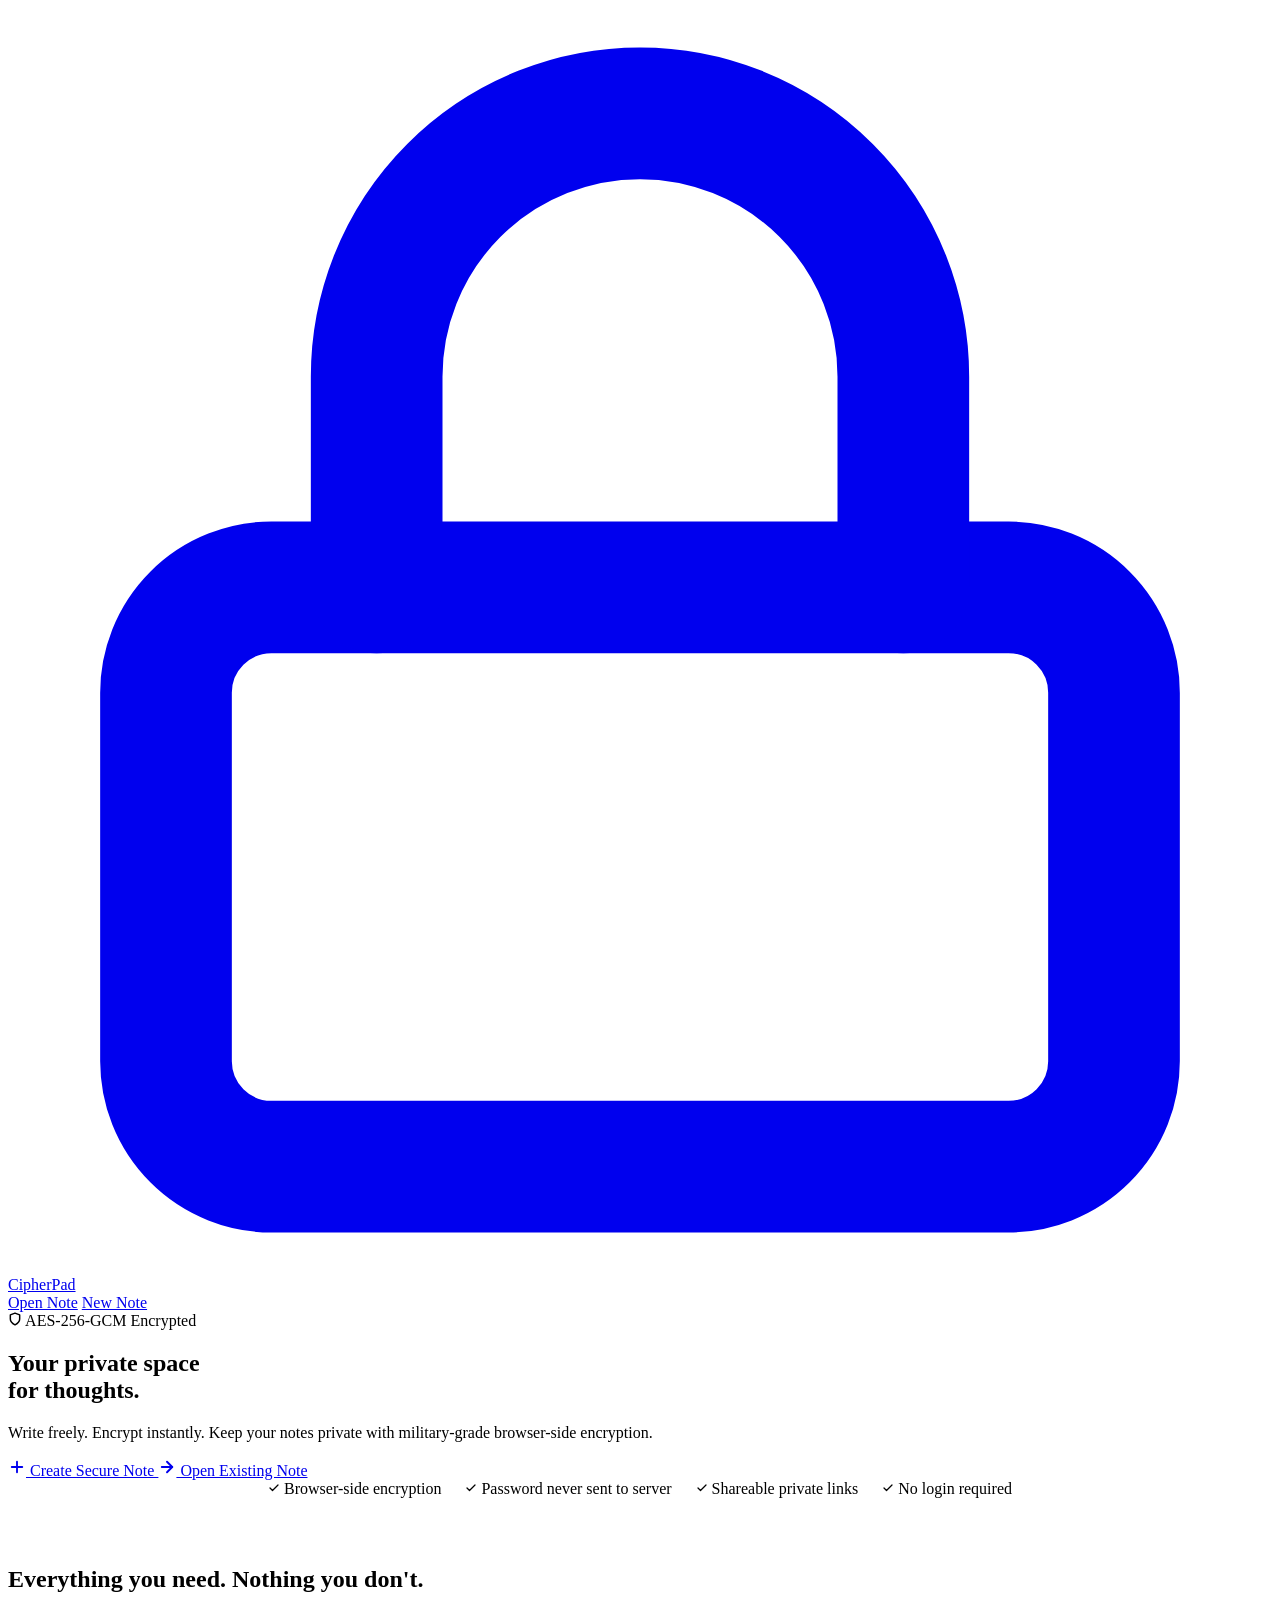
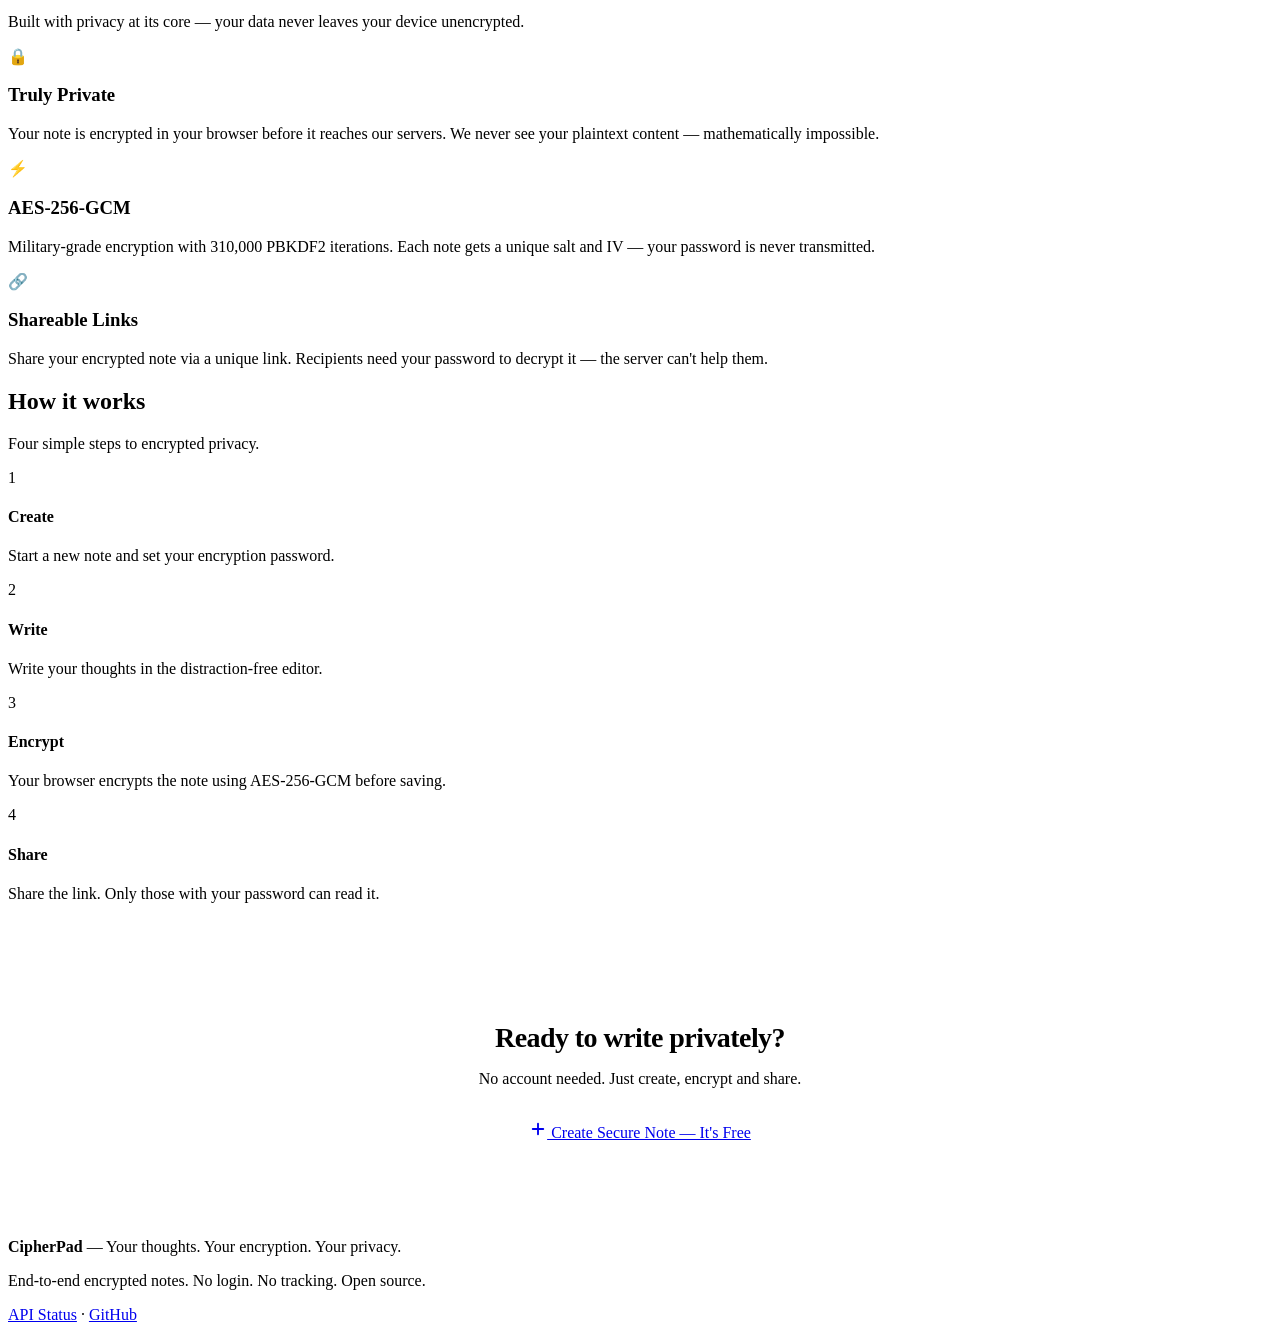
==== src/main/resources/static/index.html @ aa2deb17 "feat: initial CipherPad implementation - Spring Boot 3.4 + Java 21, AES-256-GCM encryption, 15/15 te" ====
<!DOCTYPE html>
<html lang="en">
<head>
  <meta charset="UTF-8"/>
  <meta name="viewport" content="width=device-width, initial-scale=1.0"/>
  <title>CipherPad — Your thoughts. Your encryption. Your privacy.</title>
  <meta name="description" content="Write freely. Encrypt instantly. Keep your notes private with AES-256-GCM encryption."/>
  <link rel="stylesheet" href="/css/style.css"/>
  <link rel="icon" type="image/svg+xml" href="data:image/svg+xml,<svg xmlns='http://www.w3.org/2000/svg' viewBox='0 0 100 100'><text y='.9em' font-size='90'>🔒</text></svg>"/>
</head>
<body>

<!-- NAVBAR -->
<nav class="navbar">
  <div class="navbar-inner">
    <a href="/" class="navbar-brand">
      <svg viewBox="0 0 24 24" fill="none" stroke="currentColor" stroke-width="2.5" stroke-linecap="round" stroke-linejoin="round">
        <rect x="3" y="11" width="18" height="11" rx="2" ry="2"/>
        <path d="M7 11V7a5 5 0 0 1 10 0v4"/>
      </svg>
      CipherPad
    </a>
    <div class="navbar-actions">
      <a href="/open.html" class="btn btn-secondary btn-sm">Open Note</a>
      <a href="/create.html" class="btn btn-primary btn-sm">New Note</a>
    </div>
  </div>
</nav>

<!-- HERO -->
<section class="hero">
  <div class="hero-eyebrow">
    <svg width="14" height="14" viewBox="0 0 24 24" fill="none" stroke="currentColor" stroke-width="2.5" stroke-linecap="round" stroke-linejoin="round"><path d="M12 22s8-4 8-10V5l-8-3-8 3v7c0 6 8 10 8 10z"/></svg>
    AES-256-GCM Encrypted
  </div>
  <h1 class="hero-title">Your private space<br/><span>for thoughts.</span></h1>
  <p class="hero-subtitle">Write freely. Encrypt instantly. Keep your notes private with military-grade browser-side encryption.</p>
  <div class="hero-actions">
    <a href="/create.html" class="btn btn-primary btn-lg">
      <svg width="18" height="18" viewBox="0 0 24 24" fill="none" stroke="currentColor" stroke-width="2.5" stroke-linecap="round" stroke-linejoin="round"><line x1="12" y1="5" x2="12" y2="19"/><line x1="5" y1="12" x2="19" y2="12"/></svg>
      Create Secure Note
    </a>
    <a href="/open.html" class="btn btn-secondary btn-lg">
      <svg width="18" height="18" viewBox="0 0 24 24" fill="none" stroke="currentColor" stroke-width="2.5" stroke-linecap="round" stroke-linejoin="round"><path d="M5 12h14"/><path d="m12 5 7 7-7 7"/></svg>
      Open Existing Note
    </a>
  </div>
</section>

<!-- TRUST BADGES -->
<div style="display:flex; justify-content:center; gap:1.5rem; flex-wrap:wrap; padding:0 2rem 3rem;">
  <span class="badge badge-teal">
    <svg width="12" height="12" viewBox="0 0 24 24" fill="none" stroke="currentColor" stroke-width="2.5" stroke-linecap="round" stroke-linejoin="round"><path d="M20 6L9 17l-5-5"/></svg>
    Browser-side encryption
  </span>
  <span class="badge badge-teal">
    <svg width="12" height="12" viewBox="0 0 24 24" fill="none" stroke="currentColor" stroke-width="2.5" stroke-linecap="round" stroke-linejoin="round"><path d="M20 6L9 17l-5-5"/></svg>
    Password never sent to server
  </span>
  <span class="badge badge-orange">
    <svg width="12" height="12" viewBox="0 0 24 24" fill="none" stroke="currentColor" stroke-width="2.5" stroke-linecap="round" stroke-linejoin="round"><path d="M20 6L9 17l-5-5"/></svg>
    Shareable private links
  </span>
  <span class="badge badge-teal">
    <svg width="12" height="12" viewBox="0 0 24 24" fill="none" stroke="currentColor" stroke-width="2.5" stroke-linecap="round" stroke-linejoin="round"><path d="M20 6L9 17l-5-5"/></svg>
    No login required
  </span>
</div>

<!-- FEATURES -->
<section class="features">
  <h2 class="section-title">Everything you need. Nothing you don't.</h2>
  <p class="section-subtitle">Built with privacy at its core — your data never leaves your device unencrypted.</p>

  <div class="features-grid">
    <div class="feature-card teal">
      <div class="feature-icon">🔒</div>
      <h3>Truly Private</h3>
      <p>Your note is encrypted in your browser before it reaches our servers. We never see your plaintext content — mathematically impossible.</p>
    </div>
    <div class="feature-card orange">
      <div class="feature-icon">⚡</div>
      <h3>AES-256-GCM</h3>
      <p>Military-grade encryption with 310,000 PBKDF2 iterations. Each note gets a unique salt and IV — your password is never transmitted.</p>
    </div>
    <div class="feature-card blue">
      <div class="feature-icon">🔗</div>
      <h3>Shareable Links</h3>
      <p>Share your encrypted note via a unique link. Recipients need your password to decrypt it — the server can't help them.</p>
    </div>
  </div>
</section>

<!-- HOW IT WORKS -->
<section class="how">
  <h2 class="section-title">How it works</h2>
  <p class="section-subtitle">Four simple steps to encrypted privacy.</p>

  <div class="steps-row">
    <div class="step">
      <div class="step-num">1</div>
      <h4>Create</h4>
      <p>Start a new note and set your encryption password.</p>
    </div>
    <div class="step">
      <div class="step-num">2</div>
      <h4>Write</h4>
      <p>Write your thoughts in the distraction-free editor.</p>
    </div>
    <div class="step">
      <div class="step-num">3</div>
      <h4>Encrypt</h4>
      <p>Your browser encrypts the note using AES-256-GCM before saving.</p>
    </div>
    <div class="step">
      <div class="step-num">4</div>
      <h4>Share</h4>
      <p>Share the link. Only those with your password can read it.</p>
    </div>
  </div>
</section>

<!-- CTA -->
<section style="padding: 5rem 2rem; text-align: center; background: var(--bg);">
  <h2 style="font-size:1.75rem; font-weight:800; margin-bottom:.75rem; letter-spacing:-.02em;">Ready to write privately?</h2>
  <p style="color:var(--text-muted); margin-bottom:2rem;">No account needed. Just create, encrypt and share.</p>
  <a href="/create.html" class="btn btn-primary btn-lg">
    <svg width="18" height="18" viewBox="0 0 24 24" fill="none" stroke="currentColor" stroke-width="2.5" stroke-linecap="round" stroke-linejoin="round"><line x1="12" y1="5" x2="12" y2="19"/><line x1="5" y1="12" x2="19" y2="12"/></svg>
    Create Secure Note — It's Free
  </a>
</section>

<!-- FOOTER -->
<footer>
  <p style="margin-bottom:.5rem;">
    <strong style="color:var(--primary);">CipherPad</strong> — Your thoughts. Your encryption. Your privacy.
  </p>
  <p>End-to-end encrypted notes. No login. No tracking. Open source.</p>
  <p style="margin-top:.5rem;">
    <a href="/api/health">API Status</a> · 
    <a href="https://github.com" target="_blank" rel="noopener">GitHub</a>
  </p>
</footer>

<div class="toast-container" id="toastContainer"></div>
<script src="/js/app.js"></script>
</body>
</html>
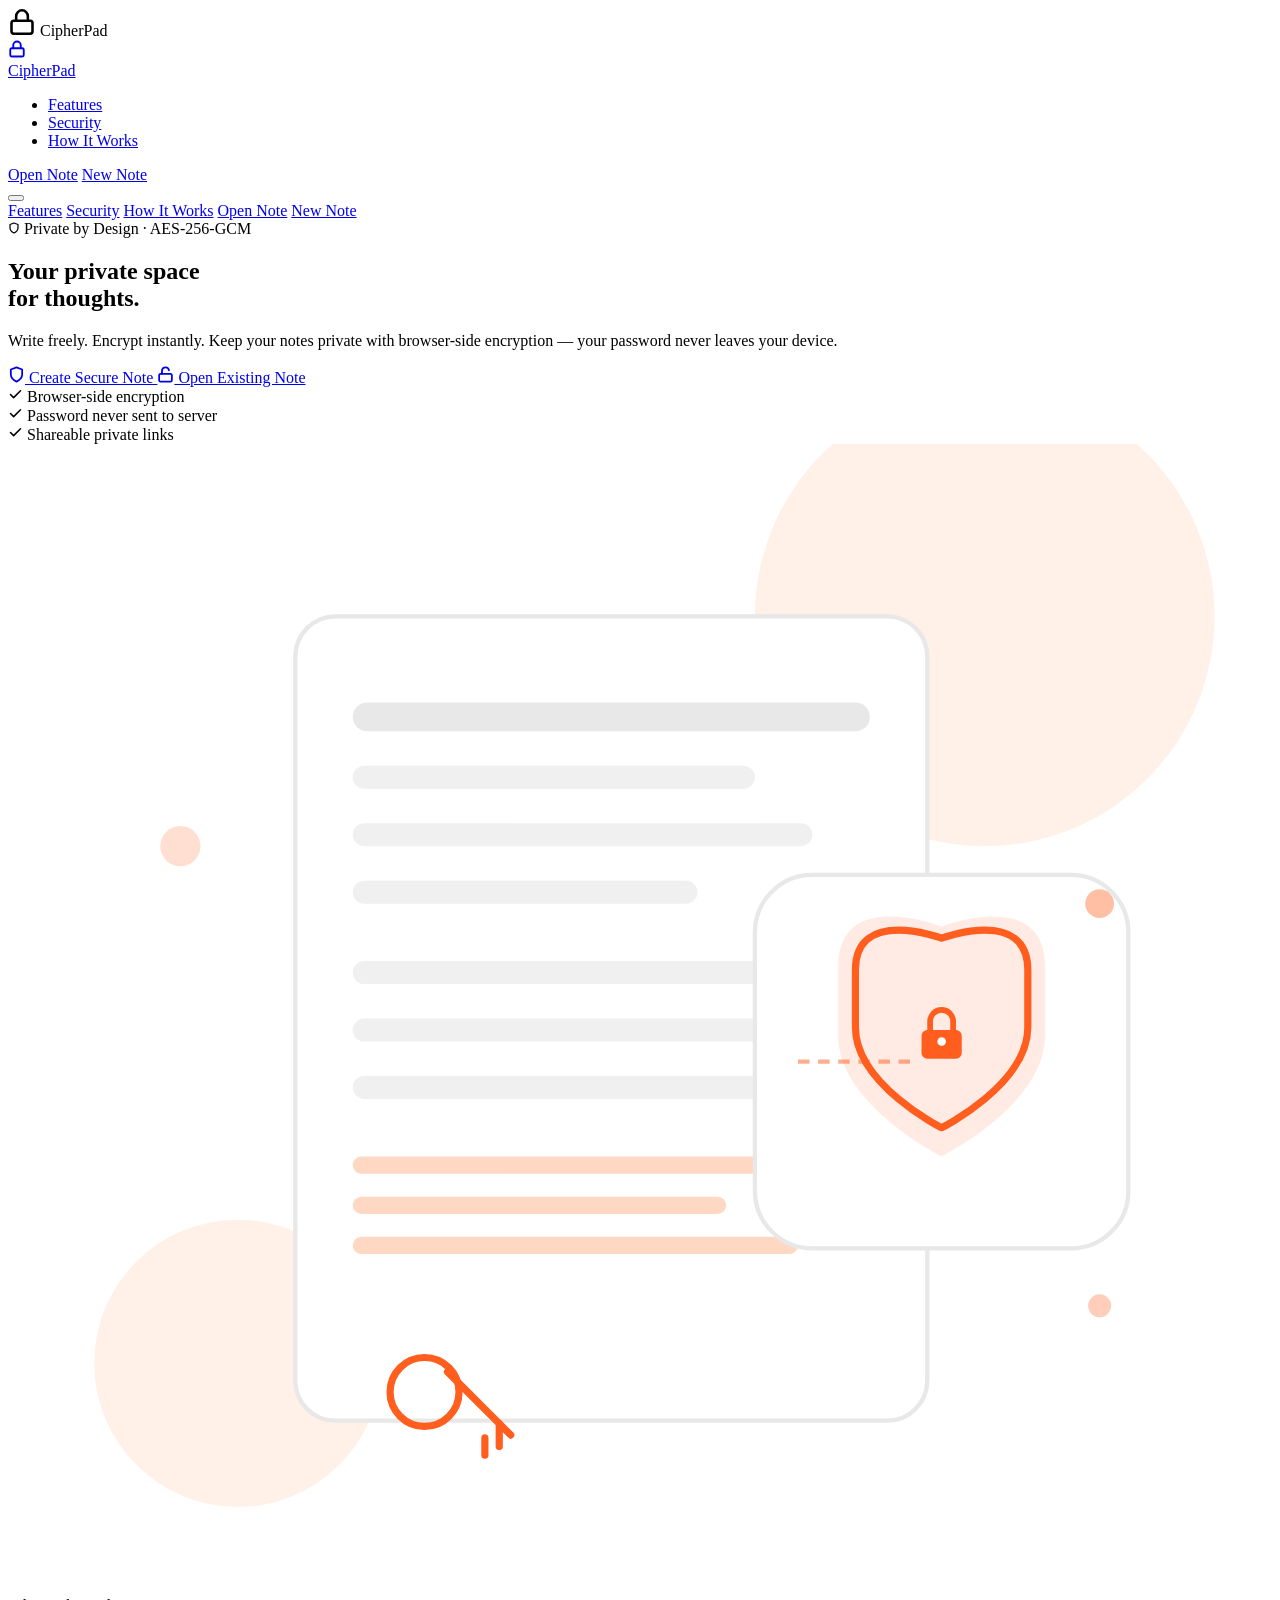
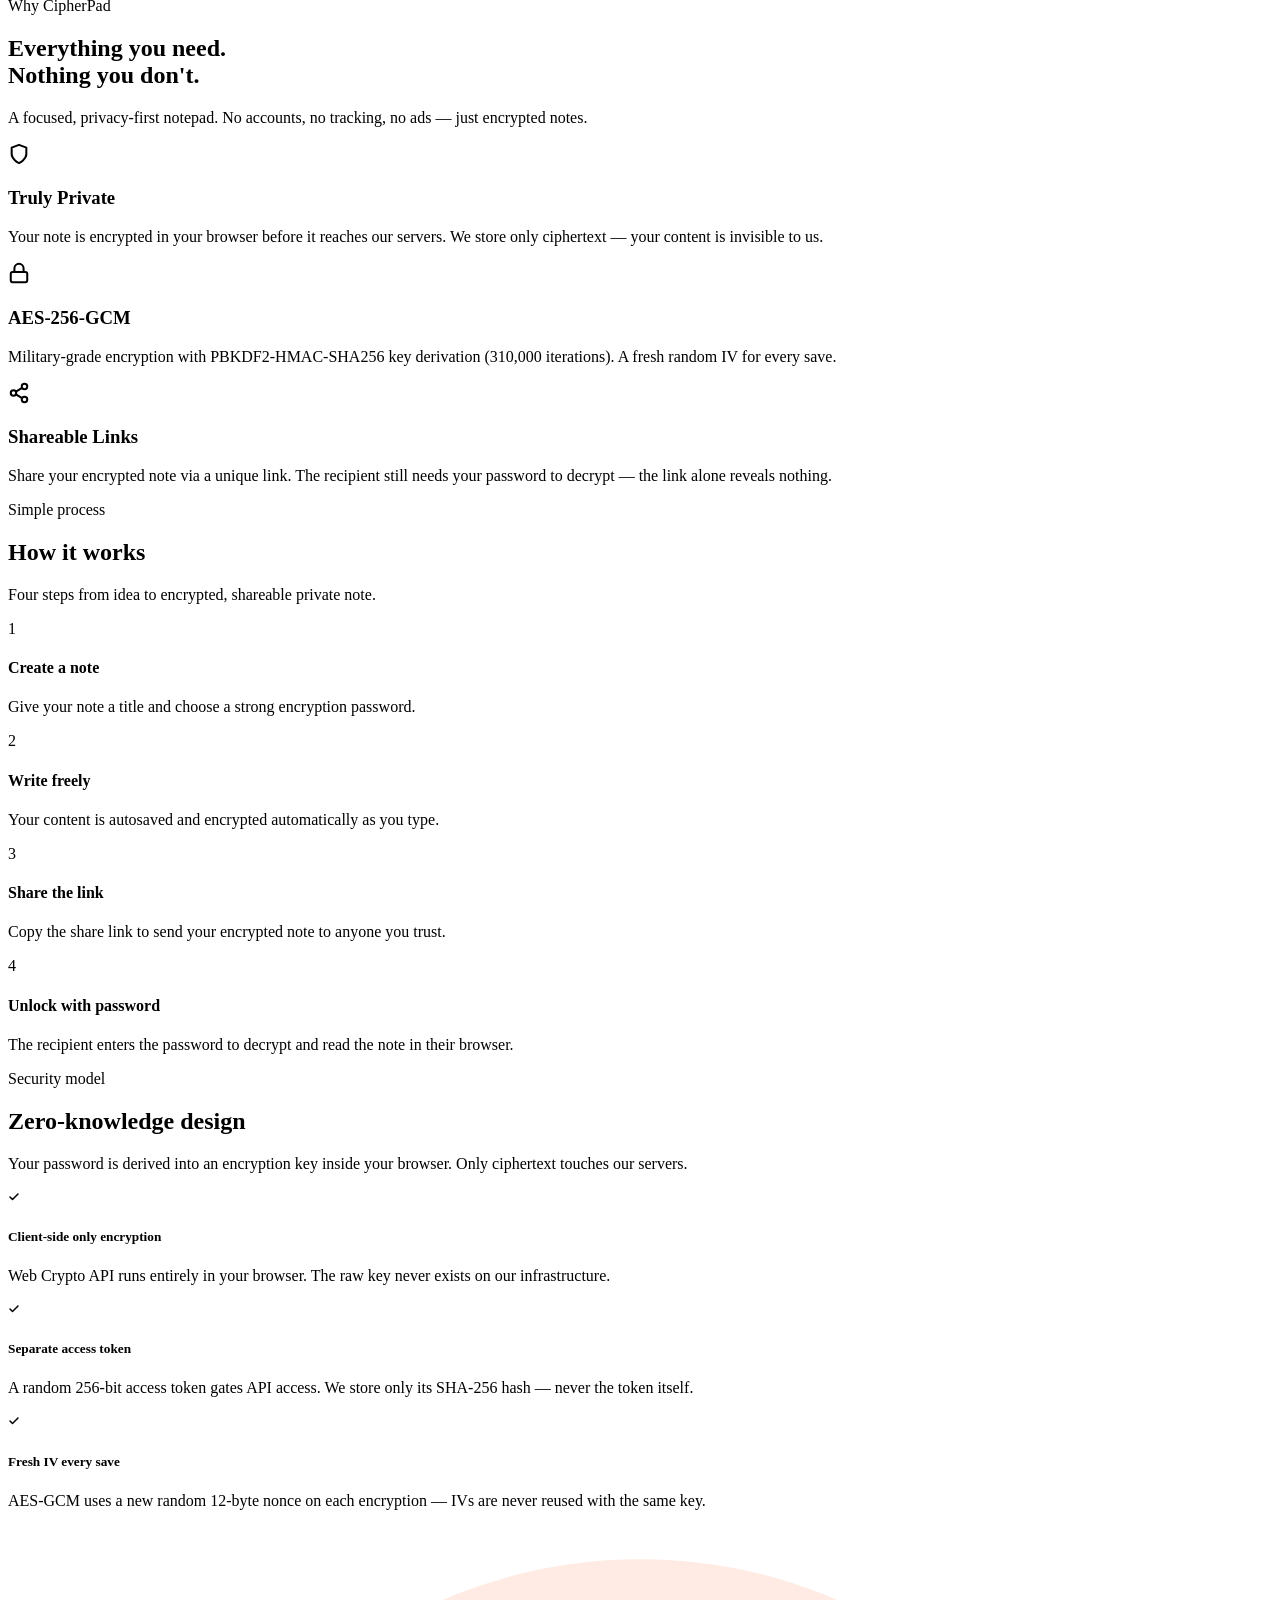
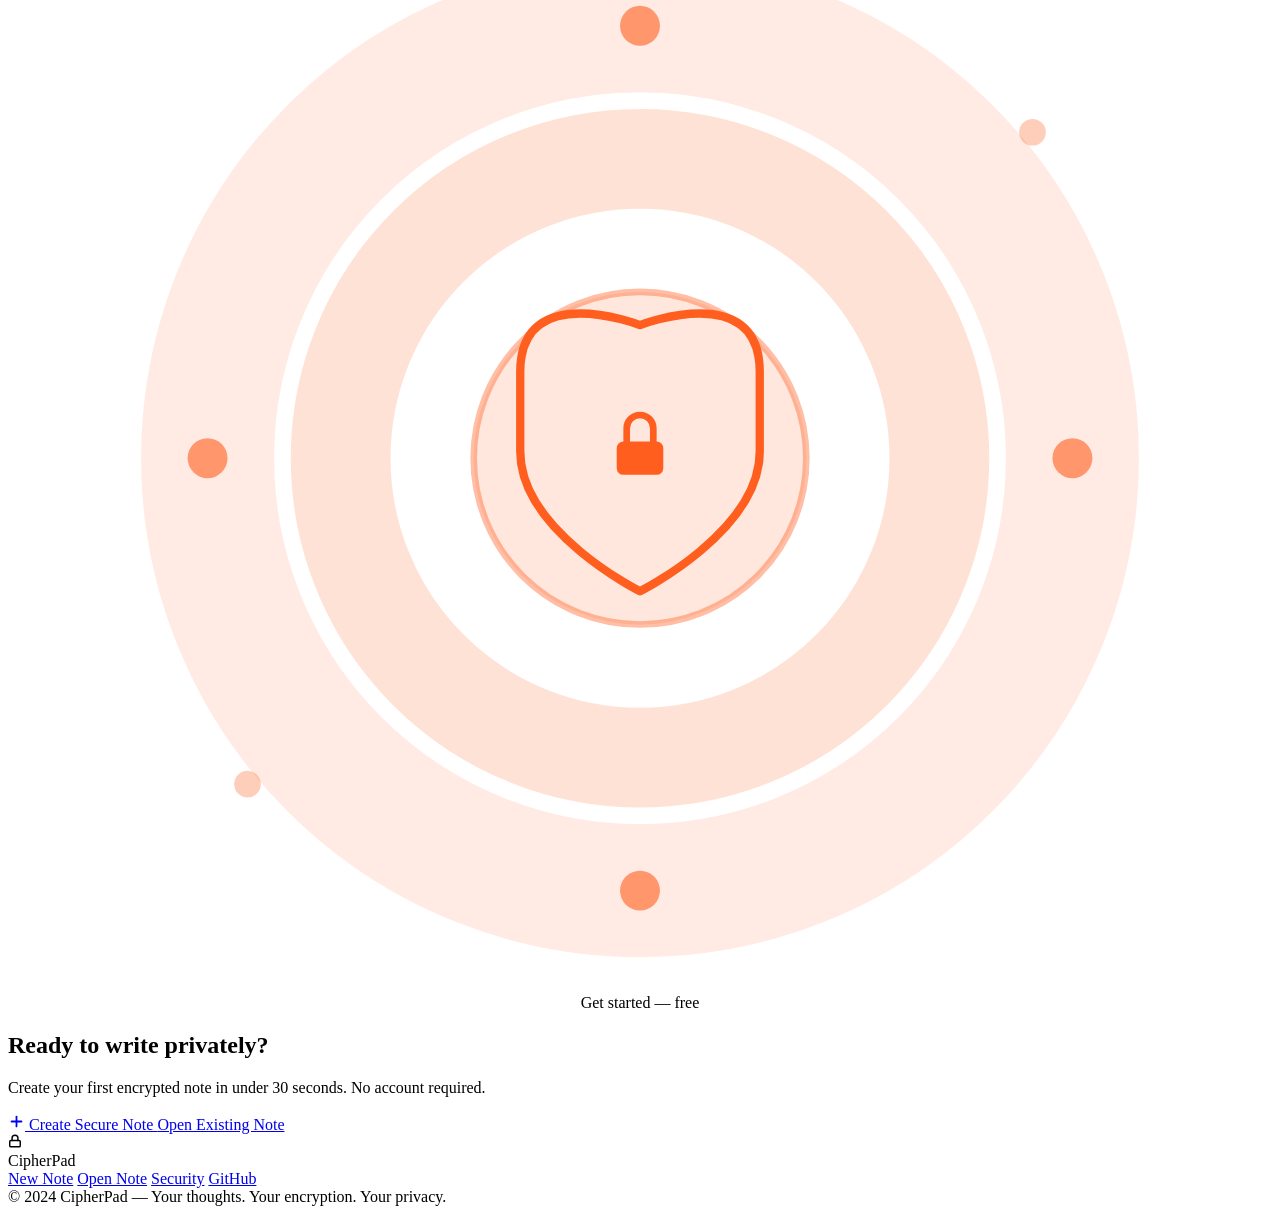
==== commit e2d7f1de: "feat: Cloudflare-inspired redesign — premium orange editorial UI Design system: - New CSS design sys" ====
--- a/src/main/resources/static/index.html
+++ b/src/main/resources/static/index.html
@@ -2,147 +2,327 @@
 <html lang="en">
 <head>
   <meta charset="UTF-8"/>
-  <meta name="viewport" content="width=device-width, initial-scale=1.0"/>
-  <title>CipherPad — Your thoughts. Your encryption. Your privacy.</title>
-  <meta name="description" content="Write freely. Encrypt instantly. Keep your notes private with AES-256-GCM encryption."/>
+  <meta name="viewport" content="width=device-width,initial-scale=1"/>
+  <title>CipherPad — Your private space for thoughts</title>
+  <meta name="description" content="Write freely. Encrypt instantly. Keep your notes private with browser-side AES-256-GCM encryption."/>
   <link rel="stylesheet" href="/css/style.css"/>
-  <link rel="icon" type="image/svg+xml" href="data:image/svg+xml,<svg xmlns='http://www.w3.org/2000/svg' viewBox='0 0 100 100'><text y='.9em' font-size='90'>🔒</text></svg>"/>
+  <link rel="icon" type="image/svg+xml" href="data:image/svg+xml,<svg xmlns='http://www.w3.org/2000/svg' viewBox='0 0 32 32'><rect width='32' height='32' rx='7' fill='%23FF5E1F'/><path d='M16 7a5 5 0 0 0-5 5v2H9a1 1 0 0 0-1 1v9a1 1 0 0 0 1 1h14a1 1 0 0 0 1-1v-9a1 1 0 0 0-1-1h-2v-2a5 5 0 0 0-5-5zm0 2a3 3 0 0 1 3 3v2h-6v-2a3 3 0 0 1 3-3zm0 7a2 2 0 1 1 0 4 2 2 0 0 1 0-4z' fill='white'/></svg>"/>
 </head>
 <body>
 
-<!-- NAVBAR -->
+<!-- Preloader -->
+<div id="preloader">
+  <div class="preloader-logo">
+    <svg width="28" height="28" viewBox="0 0 24 24" fill="none" stroke="currentColor" stroke-width="2.2" stroke-linecap="round" stroke-linejoin="round">
+      <rect x="3" y="11" width="18" height="11" rx="2"/><path d="M7 11V7a5 5 0 0 1 10 0v4"/>
+    </svg>
+    CipherPad
+  </div>
+  <div class="preloader-bar"><div class="preloader-fill"></div></div>
+</div>
+
+<!-- Navbar -->
 <nav class="navbar">
-  <div class="navbar-inner">
-    <a href="/" class="navbar-brand">
-      <svg viewBox="0 0 24 24" fill="none" stroke="currentColor" stroke-width="2.5" stroke-linecap="round" stroke-linejoin="round">
-        <rect x="3" y="11" width="18" height="11" rx="2" ry="2"/>
-        <path d="M7 11V7a5 5 0 0 1 10 0v4"/>
-      </svg>
-      CipherPad
-    </a>
-    <div class="navbar-actions">
-      <a href="/open.html" class="btn btn-secondary btn-sm">Open Note</a>
-      <a href="/create.html" class="btn btn-primary btn-sm">New Note</a>
-    </div>
-  </div>
+  <div class="container">
+    <div class="nav-inner">
+      <a href="/" class="nav-logo">
+        <div class="nav-logo-icon">
+          <svg width="18" height="18" viewBox="0 0 24 24" fill="none" stroke="currentColor" stroke-width="2.5" stroke-linecap="round" stroke-linejoin="round">
+            <rect x="3" y="11" width="18" height="11" rx="2"/><path d="M7 11V7a5 5 0 0 1 10 0v4"/>
+          </svg>
+        </div>
+        CipherPad
+      </a>
+      <ul class="nav-links">
+        <li><a href="/#features">Features</a></li>
+        <li><a href="/#security">Security</a></li>
+        <li><a href="/#how">How It Works</a></li>
+      </ul>
+      <div class="nav-actions">
+        <a href="/open.html" class="nav-btn-open">Open Note</a>
+        <a href="/create.html" class="btn-primary">New Note</a>
+      </div>
+      <button class="hamburger" id="hamburger" aria-label="Menu">
+        <span></span><span></span><span></span>
+      </button>
+    </div>
+  </div>
+  <nav class="mobile-nav" id="mobileNav">
+    <a href="/#features">Features</a>
+    <a href="/#security">Security</a>
+    <a href="/#how">How It Works</a>
+    <a href="/open.html" class="btn-secondary">Open Note</a>
+    <a href="/create.html" class="btn-primary">New Note</a>
+  </nav>
 </nav>
 
-<!-- HERO -->
+<!-- Hero -->
 <section class="hero">
-  <div class="hero-eyebrow">
-    <svg width="14" height="14" viewBox="0 0 24 24" fill="none" stroke="currentColor" stroke-width="2.5" stroke-linecap="round" stroke-linejoin="round"><path d="M12 22s8-4 8-10V5l-8-3-8 3v7c0 6 8 10 8 10z"/></svg>
-    AES-256-GCM Encrypted
-  </div>
-  <h1 class="hero-title">Your private space<br/><span>for thoughts.</span></h1>
-  <p class="hero-subtitle">Write freely. Encrypt instantly. Keep your notes private with military-grade browser-side encryption.</p>
-  <div class="hero-actions">
-    <a href="/create.html" class="btn btn-primary btn-lg">
-      <svg width="18" height="18" viewBox="0 0 24 24" fill="none" stroke="currentColor" stroke-width="2.5" stroke-linecap="round" stroke-linejoin="round"><line x1="12" y1="5" x2="12" y2="19"/><line x1="5" y1="12" x2="19" y2="12"/></svg>
-      Create Secure Note
-    </a>
-    <a href="/open.html" class="btn btn-secondary btn-lg">
-      <svg width="18" height="18" viewBox="0 0 24 24" fill="none" stroke="currentColor" stroke-width="2.5" stroke-linecap="round" stroke-linejoin="round"><path d="M5 12h14"/><path d="m12 5 7 7-7 7"/></svg>
-      Open Existing Note
-    </a>
+  <div class="container">
+    <div class="hero-inner">
+      <div class="hero-content">
+        <div class="hero-badge">
+          <svg width="12" height="12" viewBox="0 0 24 24" fill="none" stroke="currentColor" stroke-width="2.5" stroke-linecap="round" stroke-linejoin="round">
+            <path d="M12 22s8-4 8-10V5l-8-3-8 3v7c0 6 8 10 8 10z"/>
+          </svg>
+          Private by Design · AES-256-GCM
+        </div>
+        <h1 class="hero-title">Your private space<br>for <span class="accent">thoughts.</span></h1>
+        <p class="hero-desc">Write freely. Encrypt instantly. Keep your notes private with browser-side encryption — your password never leaves your device.</p>
+        <div class="hero-actions">
+          <a href="/create.html" class="btn-primary btn-lg">
+            <svg width="17" height="17" viewBox="0 0 24 24" fill="none" stroke="currentColor" stroke-width="2.5" stroke-linecap="round" stroke-linejoin="round">
+              <path d="M12 22s8-4 8-10V5l-8-3-8 3v7c0 6 8 10 8 10z"/>
+            </svg>
+            Create Secure Note
+          </a>
+          <a href="/open.html" class="btn-secondary btn-lg">
+            <svg width="17" height="17" viewBox="0 0 24 24" fill="none" stroke="currentColor" stroke-width="2.5" stroke-linecap="round" stroke-linejoin="round">
+              <rect x="3" y="11" width="18" height="11" rx="2"/><path d="M7 11V7a5 5 0 0 1 9.9-1"/>
+            </svg>
+            Open Existing Note
+          </a>
+        </div>
+        <div class="hero-trust">
+          <div class="trust-item">
+            <svg width="15" height="15" viewBox="0 0 24 24" fill="none" stroke="currentColor" stroke-width="2.5" stroke-linecap="round" stroke-linejoin="round"><polyline points="20 6 9 17 4 12"/></svg>
+            Browser-side encryption
+          </div>
+          <div class="trust-item">
+            <svg width="15" height="15" viewBox="0 0 24 24" fill="none" stroke="currentColor" stroke-width="2.5" stroke-linecap="round" stroke-linejoin="round"><polyline points="20 6 9 17 4 12"/></svg>
+            Password never sent to server
+          </div>
+          <div class="trust-item">
+            <svg width="15" height="15" viewBox="0 0 24 24" fill="none" stroke="currentColor" stroke-width="2.5" stroke-linecap="round" stroke-linejoin="round"><polyline points="20 6 9 17 4 12"/></svg>
+            Shareable private links
+          </div>
+        </div>
+      </div>
+      <div class="hero-art" aria-hidden="true">
+        <!-- Geometric secure-document illustration -->
+        <svg viewBox="0 0 440 400" fill="none" xmlns="http://www.w3.org/2000/svg">
+          <!-- Background shapes -->
+          <circle cx="340" cy="60" r="80" fill="#FFF0E8"/>
+          <circle cx="80" cy="320" r="50" fill="#FFF0E8"/>
+          <!-- Document -->
+          <rect x="100" y="60" width="220" height="280" rx="14" fill="white" stroke="#E8E8E8" stroke-width="1.5"/>
+          <rect x="120" y="90" width="180" height="10" rx="5" fill="#E8E8E8"/>
+          <rect x="120" y="112" width="140" height="8" rx="4" fill="#F0F0F0"/>
+          <rect x="120" y="132" width="160" height="8" rx="4" fill="#F0F0F0"/>
+          <rect x="120" y="152" width="120" height="8" rx="4" fill="#F0F0F0"/>
+          <rect x="120" y="180" width="180" height="8" rx="4" fill="#F0F0F0"/>
+          <rect x="120" y="200" width="150" height="8" rx="4" fill="#F0F0F0"/>
+          <rect x="120" y="220" width="170" height="8" rx="4" fill="#F0F0F0"/>
+          <!-- Encrypted lines -->
+          <rect x="120" y="248" width="180" height="6" rx="3" fill="#FFD8C4"/>
+          <rect x="120" y="262" width="130" height="6" rx="3" fill="#FFD8C4"/>
+          <rect x="120" y="276" width="155" height="6" rx="3" fill="#FFD8C4"/>
+          <!-- Shield overlay -->
+          <rect x="260" y="150" width="130" height="130" rx="20" fill="white" stroke="#E8E8E8" stroke-width="1.5"/>
+          <path d="M325 168c0 0 36-14 36 14v24c0 24-36 42-36 42s-36-18-36-42v-24c0-28 36-14 36-14z" fill="#FF5E1F" opacity=".12"/>
+          <path d="M325 172c0 0 30-11 30 11v20c0 20-30 35-30 35s-30-15-30-35v-20c0-22 30-11 30-11z" fill="none" stroke="#FF5E1F" stroke-width="2.5" stroke-linecap="round" stroke-linejoin="round"/>
+          <!-- Lock in shield -->
+          <rect x="318" y="204" width="14" height="10" rx="2" fill="#FF5E1F"/>
+          <path d="M321 204v-3a4 4 0 0 1 8 0v3" stroke="#FF5E1F" stroke-width="2" stroke-linecap="round"/>
+          <circle cx="325" cy="208" r="1.5" fill="white"/>
+          <!-- Key -->
+          <circle cx="145" cy="330" r="12" fill="none" stroke="#FF5E1F" stroke-width="2.5"/>
+          <line x1="153" y1="323" x2="175" y2="345" stroke="#FF5E1F" stroke-width="2.5" stroke-linecap="round"/>
+          <line x1="171" y1="341" x2="171" y2="349" stroke="#FF5E1F" stroke-width="2.5" stroke-linecap="round"/>
+          <line x1="166" y1="346" x2="166" y2="352" stroke="#FF5E1F" stroke-width="2.5" stroke-linecap="round"/>
+          <!-- Dots -->
+          <circle cx="380" cy="160" r="5" fill="#FF5E1F" opacity=".4"/>
+          <circle cx="60" cy="140" r="7" fill="#FF5E1F" opacity=".2"/>
+          <circle cx="380" cy="300" r="4" fill="#FF5E1F" opacity=".3"/>
+          <!-- Connection lines -->
+          <line x1="275" y1="215" x2="315" y2="215" stroke="#FF5E1F" stroke-width="1.5" stroke-dasharray="4 3" opacity=".5"/>
+        </svg>
+      </div>
+    </div>
   </div>
 </section>
 
-<!-- TRUST BADGES -->
-<div style="display:flex; justify-content:center; gap:1.5rem; flex-wrap:wrap; padding:0 2rem 3rem;">
-  <span class="badge badge-teal">
-    <svg width="12" height="12" viewBox="0 0 24 24" fill="none" stroke="currentColor" stroke-width="2.5" stroke-linecap="round" stroke-linejoin="round"><path d="M20 6L9 17l-5-5"/></svg>
-    Browser-side encryption
-  </span>
-  <span class="badge badge-teal">
-    <svg width="12" height="12" viewBox="0 0 24 24" fill="none" stroke="currentColor" stroke-width="2.5" stroke-linecap="round" stroke-linejoin="round"><path d="M20 6L9 17l-5-5"/></svg>
-    Password never sent to server
-  </span>
-  <span class="badge badge-orange">
-    <svg width="12" height="12" viewBox="0 0 24 24" fill="none" stroke="currentColor" stroke-width="2.5" stroke-linecap="round" stroke-linejoin="round"><path d="M20 6L9 17l-5-5"/></svg>
-    Shareable private links
-  </span>
-  <span class="badge badge-teal">
-    <svg width="12" height="12" viewBox="0 0 24 24" fill="none" stroke="currentColor" stroke-width="2.5" stroke-linecap="round" stroke-linejoin="round"><path d="M20 6L9 17l-5-5"/></svg>
-    No login required
-  </span>
+<!-- Features -->
+<section class="features-bg" id="features">
+  <div class="container">
+    <div class="section-head section-head-center">
+      <div class="section-label">Why CipherPad</div>
+      <h2 class="section-title">Everything you need.<br>Nothing you don't.</h2>
+      <p class="section-desc">A focused, privacy-first notepad. No accounts, no tracking, no ads — just encrypted notes.</p>
+    </div>
+    <div class="feature-grid">
+      <div class="feature-card">
+        <div class="feature-icon">
+          <svg width="22" height="22" viewBox="0 0 24 24" fill="none" stroke="currentColor" stroke-width="2.2" stroke-linecap="round" stroke-linejoin="round">
+            <path d="M12 22s8-4 8-10V5l-8-3-8 3v7c0 6 8 10 8 10z"/>
+          </svg>
+        </div>
+        <h3>Truly Private</h3>
+        <p>Your note is encrypted in your browser before it reaches our servers. We store only ciphertext — your content is invisible to us.</p>
+      </div>
+      <div class="feature-card">
+        <div class="feature-icon">
+          <svg width="22" height="22" viewBox="0 0 24 24" fill="none" stroke="currentColor" stroke-width="2.2" stroke-linecap="round" stroke-linejoin="round">
+            <rect x="3" y="11" width="18" height="11" rx="2"/><path d="M7 11V7a5 5 0 0 1 10 0v4"/>
+          </svg>
+        </div>
+        <h3>AES-256-GCM</h3>
+        <p>Military-grade encryption with PBKDF2-HMAC-SHA256 key derivation (310,000 iterations). A fresh random IV for every save.</p>
+      </div>
+      <div class="feature-card">
+        <div class="feature-icon">
+          <svg width="22" height="22" viewBox="0 0 24 24" fill="none" stroke="currentColor" stroke-width="2.2" stroke-linecap="round" stroke-linejoin="round">
+            <circle cx="18" cy="5" r="3"/><circle cx="6" cy="12" r="3"/><circle cx="18" cy="19" r="3"/>
+            <line x1="8.59" y1="13.51" x2="15.42" y2="17.49"/><line x1="15.41" y1="6.51" x2="8.59" y2="10.49"/>
+          </svg>
+        </div>
+        <h3>Shareable Links</h3>
+        <p>Share your encrypted note via a unique link. The recipient still needs your password to decrypt — the link alone reveals nothing.</p>
+      </div>
+    </div>
+  </div>
+</section>
+
+<!-- How It Works -->
+<section id="how">
+  <div class="container">
+    <div class="section-head section-head-center">
+      <div class="section-label">Simple process</div>
+      <h2 class="section-title">How it works</h2>
+      <p class="section-desc">Four steps from idea to encrypted, shareable private note.</p>
+    </div>
+    <div class="steps-grid">
+      <div class="step-card">
+        <div class="step-num">1</div>
+        <h4>Create a note</h4>
+        <p>Give your note a title and choose a strong encryption password.</p>
+      </div>
+      <div class="step-card">
+        <div class="step-num">2</div>
+        <h4>Write freely</h4>
+        <p>Your content is autosaved and encrypted automatically as you type.</p>
+      </div>
+      <div class="step-card">
+        <div class="step-num">3</div>
+        <h4>Share the link</h4>
+        <p>Copy the share link to send your encrypted note to anyone you trust.</p>
+      </div>
+      <div class="step-card">
+        <div class="step-num">4</div>
+        <h4>Unlock with password</h4>
+        <p>The recipient enters the password to decrypt and read the note in their browser.</p>
+      </div>
+    </div>
+  </div>
+</section>
+
+<!-- Security Band -->
+<div class="security-band" id="security">
+  <div class="container">
+    <div class="security-inner">
+      <div>
+        <div class="section-label">Security model</div>
+        <h2 class="section-title">Zero-knowledge design</h2>
+        <p class="section-desc">Your password is derived into an encryption key inside your browser. Only ciphertext touches our servers.</p>
+        <div class="security-list">
+          <div class="sec-item">
+            <div class="sec-dot"><svg width="12" height="12" viewBox="0 0 24 24" fill="none" stroke="currentColor" stroke-width="3" stroke-linecap="round" stroke-linejoin="round"><polyline points="20 6 9 17 4 12"/></svg></div>
+            <div>
+              <h5>Client-side only encryption</h5>
+              <p>Web Crypto API runs entirely in your browser. The raw key never exists on our infrastructure.</p>
+            </div>
+          </div>
+          <div class="sec-item">
+            <div class="sec-dot"><svg width="12" height="12" viewBox="0 0 24 24" fill="none" stroke="currentColor" stroke-width="3" stroke-linecap="round" stroke-linejoin="round"><polyline points="20 6 9 17 4 12"/></svg></div>
+            <div>
+              <h5>Separate access token</h5>
+              <p>A random 256-bit access token gates API access. We store only its SHA-256 hash — never the token itself.</p>
+            </div>
+          </div>
+          <div class="sec-item">
+            <div class="sec-dot"><svg width="12" height="12" viewBox="0 0 24 24" fill="none" stroke="currentColor" stroke-width="3" stroke-linecap="round" stroke-linejoin="round"><polyline points="20 6 9 17 4 12"/></svg></div>
+            <div>
+              <h5>Fresh IV every save</h5>
+              <p>AES-GCM uses a new random 12-byte nonce on each encryption — IVs are never reused with the same key.</p>
+            </div>
+          </div>
+        </div>
+      </div>
+      <div class="security-art" aria-hidden="true">
+        <svg viewBox="0 0 380 320" fill="none" xmlns="http://www.w3.org/2000/svg">
+          <circle cx="190" cy="160" r="130" stroke="rgba(255,94,31,0.12)" stroke-width="40"/>
+          <circle cx="190" cy="160" r="90"  stroke="rgba(255,94,31,0.18)" stroke-width="30"/>
+          <circle cx="190" cy="160" r="50"  fill="rgba(255,94,31,0.15)" stroke="rgba(255,94,31,0.4)" stroke-width="2"/>
+          <path d="M190 120c0 0 36-14 36 14v24c0 24-36 42-36 42s-36-18-36-42v-24c0-28 36-14 36-14z" fill="none" stroke="#FF5E1F" stroke-width="2.5" stroke-linecap="round" stroke-linejoin="round"/>
+          <rect x="183" y="155" width="14" height="10" rx="2" fill="#FF5E1F"/>
+          <path d="M186 155v-4a4 4 0 0 1 8 0v4" stroke="#FF5E1F" stroke-width="2" stroke-linecap="round"/>
+          <!-- orbit dots -->
+          <circle cx="190" cy="30"  r="6" fill="#FF5E1F" opacity=".6"/>
+          <circle cx="320" cy="160" r="6" fill="#FF5E1F" opacity=".6"/>
+          <circle cx="60"  cy="160" r="6" fill="#FF5E1F" opacity=".6"/>
+          <circle cx="190" cy="290" r="6" fill="#FF5E1F" opacity=".6"/>
+          <circle cx="308" cy="62"  r="4" fill="#FF5E1F" opacity=".3"/>
+          <circle cx="72"  cy="258" r="4" fill="#FF5E1F" opacity=".3"/>
+        </svg>
+      </div>
+    </div>
+  </div>
 </div>
 
-<!-- FEATURES -->
-<section class="features">
-  <h2 class="section-title">Everything you need. Nothing you don't.</h2>
-  <p class="section-subtitle">Built with privacy at its core — your data never leaves your device unencrypted.</p>
-
-  <div class="features-grid">
-    <div class="feature-card teal">
-      <div class="feature-icon">🔒</div>
-      <h3>Truly Private</h3>
-      <p>Your note is encrypted in your browser before it reaches our servers. We never see your plaintext content — mathematically impossible.</p>
-    </div>
-    <div class="feature-card orange">
-      <div class="feature-icon">⚡</div>
-      <h3>AES-256-GCM</h3>
-      <p>Military-grade encryption with 310,000 PBKDF2 iterations. Each note gets a unique salt and IV — your password is never transmitted.</p>
-    </div>
-    <div class="feature-card blue">
-      <div class="feature-icon">🔗</div>
-      <h3>Shareable Links</h3>
-      <p>Share your encrypted note via a unique link. Recipients need your password to decrypt it — the server can't help them.</p>
+<!-- CTA -->
+<section class="cta-section">
+  <div class="container">
+    <div class="section-label" style="text-align:center">Get started — free</div>
+    <h2 class="section-title">Ready to write privately?</h2>
+    <p class="section-desc">Create your first encrypted note in under 30 seconds. No account required.</p>
+    <div class="cta-actions">
+      <a href="/create.html" class="btn-primary btn-lg">
+        <svg width="17" height="17" viewBox="0 0 24 24" fill="none" stroke="currentColor" stroke-width="2.5" stroke-linecap="round" stroke-linejoin="round">
+          <line x1="12" y1="5" x2="12" y2="19"/><line x1="5" y1="12" x2="19" y2="12"/>
+        </svg>
+        Create Secure Note
+      </a>
+      <a href="/open.html" class="btn-secondary btn-lg">Open Existing Note</a>
     </div>
   </div>
 </section>
 
-<!-- HOW IT WORKS -->
-<section class="how">
-  <h2 class="section-title">How it works</h2>
-  <p class="section-subtitle">Four simple steps to encrypted privacy.</p>
-
-  <div class="steps-row">
-    <div class="step">
-      <div class="step-num">1</div>
-      <h4>Create</h4>
-      <p>Start a new note and set your encryption password.</p>
-    </div>
-    <div class="step">
-      <div class="step-num">2</div>
-      <h4>Write</h4>
-      <p>Write your thoughts in the distraction-free editor.</p>
-    </div>
-    <div class="step">
-      <div class="step-num">3</div>
-      <h4>Encrypt</h4>
-      <p>Your browser encrypts the note using AES-256-GCM before saving.</p>
-    </div>
-    <div class="step">
-      <div class="step-num">4</div>
-      <h4>Share</h4>
-      <p>Share the link. Only those with your password can read it.</p>
-    </div>
-  </div>
-</section>
-
-<!-- CTA -->
-<section style="padding: 5rem 2rem; text-align: center; background: var(--bg);">
-  <h2 style="font-size:1.75rem; font-weight:800; margin-bottom:.75rem; letter-spacing:-.02em;">Ready to write privately?</h2>
-  <p style="color:var(--text-muted); margin-bottom:2rem;">No account needed. Just create, encrypt and share.</p>
-  <a href="/create.html" class="btn btn-primary btn-lg">
-    <svg width="18" height="18" viewBox="0 0 24 24" fill="none" stroke="currentColor" stroke-width="2.5" stroke-linecap="round" stroke-linejoin="round"><line x1="12" y1="5" x2="12" y2="19"/><line x1="5" y1="12" x2="19" y2="12"/></svg>
-    Create Secure Note — It's Free
-  </a>
-</section>
-
-<!-- FOOTER -->
+<!-- Footer -->
 <footer>
-  <p style="margin-bottom:.5rem;">
-    <strong style="color:var(--primary);">CipherPad</strong> — Your thoughts. Your encryption. Your privacy.
-  </p>
-  <p>End-to-end encrypted notes. No login. No tracking. Open source.</p>
-  <p style="margin-top:.5rem;">
-    <a href="/api/health">API Status</a> · 
-    <a href="https://github.com" target="_blank" rel="noopener">GitHub</a>
-  </p>
+  <div class="container">
+    <div class="footer-inner">
+      <div class="footer-logo">
+        <div class="footer-logo-icon">
+          <svg width="14" height="14" viewBox="0 0 24 24" fill="none" stroke="currentColor" stroke-width="2.5" stroke-linecap="round" stroke-linejoin="round">
+            <rect x="3" y="11" width="18" height="11" rx="2"/><path d="M7 11V7a5 5 0 0 1 10 0v4"/>
+          </svg>
+        </div>
+        CipherPad
+      </div>
+      <div class="footer-links">
+        <a href="/create.html">New Note</a>
+        <a href="/open.html">Open Note</a>
+        <a href="/#security">Security</a>
+        <a href="https://github.com/Cosmic-hackers/cipherpad" target="_blank" rel="noopener">GitHub</a>
+      </div>
+      <div class="footer-copy">© 2024 CipherPad — Your thoughts. Your encryption. Your privacy.</div>
+    </div>
+  </div>
 </footer>
 
-<div class="toast-container" id="toastContainer"></div>
-<script src="/js/app.js"></script>
+<div id="toastContainer"></div>
+
+<script>
+  // Preloader
+  window.addEventListener('load', () => {
+    setTimeout(() => {
+      document.getElementById('preloader').classList.add('hidden');
+    }, 1100);
+  });
+  // Hamburger
+  document.getElementById('hamburger').addEventListener('click', () => {
+    document.getElementById('mobileNav').classList.toggle('open');
+  });
+</script>
 </body>
 </html>
